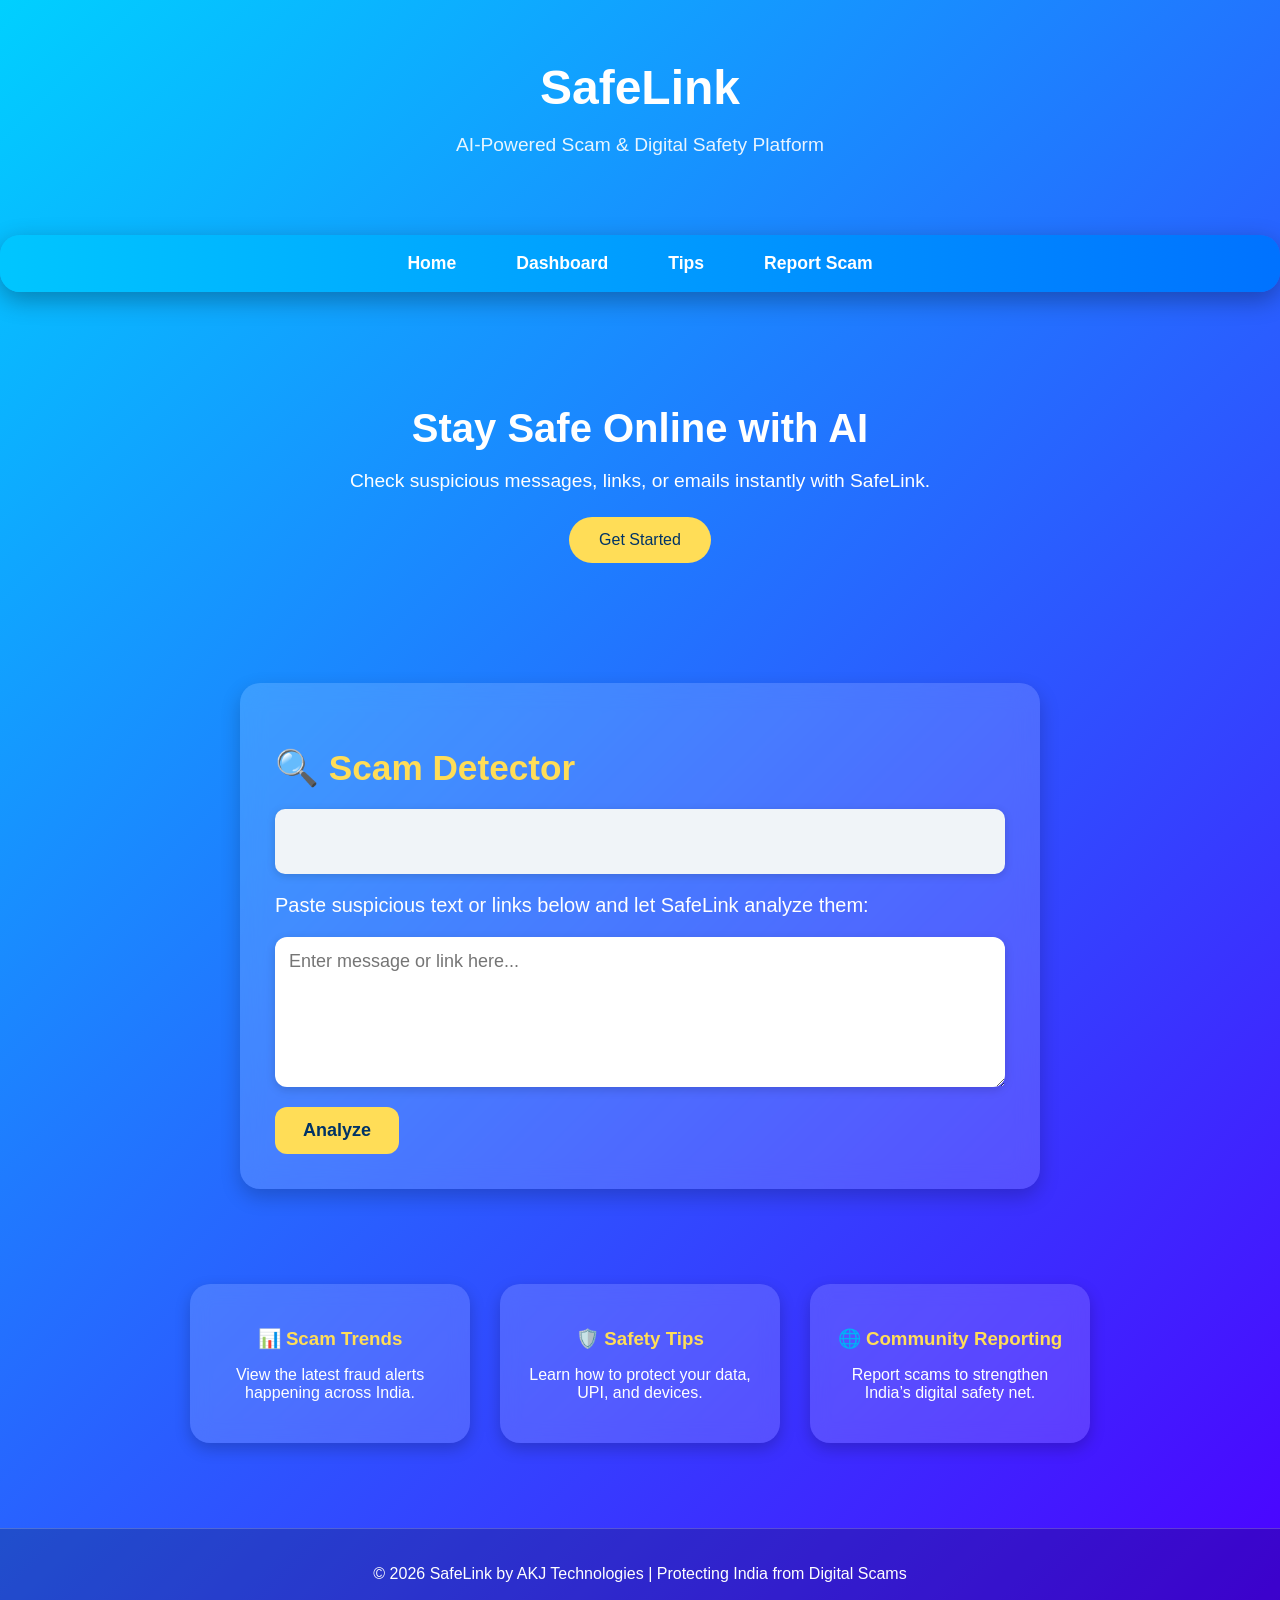
==== index.html @ f7d45d4b "Initialising SafeLink AI" ====
<!DOCTYPE html>
<html lang="en">
<head>
  <meta charset="UTF-8" />
  <meta name="viewport" content="width=device-width, initial-scale=1.0" />
  <title>SafeLink - Scam & Digital Safety Platform</title>
  <link rel="stylesheet" href="style.css" />
</head>
<body>

  <header>
    <h1>SafeLink</h1>
    <p>AI-Powered Scam & Digital Safety Platform</p>
  </header>

  <nav>
    <a href="index.html">Home</a>
    <a href="dashboard.html">Dashboard</a>
    <a href="#">Tips</a>
    <a href="#">Report Scam</a>
  </nav>

  <section class="hero">
    <h2>Stay Safe Online with AI</h2>
    <p>Check suspicious messages, links, or emails instantly with SafeLink.</p>
    <button>Get Started</button>
  </section>

  <section class="detector">
    <h1>🔍 Scam Detector</h1>
    <div id="result" class="result-box"></div>
    <p style="font-size: 20px;">Paste suspicious text or links below and let SafeLink analyze them:</p>
    <!-- ✅ Add the missing id -->
    <textarea id="scamInput" placeholder="Enter message or link here..."></textarea>
    <button id="analyzeBtn">Analyze</button>
  </section>

  <section class="features">
    <div class="feature">
      <h3>📊 Scam Trends</h3>
      <p>View the latest fraud alerts happening across India.</p>
    </div>
    <div class="feature">
      <h3>🛡️ Safety Tips</h3>
      <p>Learn how to protect your data, UPI, and devices.</p>
    </div>
    <div class="feature">
      <h3>🌐 Community Reporting</h3>
      <p>Report scams to strengthen India’s digital safety net.</p>
    </div>
  </section>

  <footer>
    <p>© 2026 SafeLink by AKJ Technologies | Protecting India from Digital Scams</p>
  </footer>

  <script>
    const analyzeBtn = document.getElementById("analyzeBtn");
const textarea = document.getElementById("scamInput");
const resultBox = document.getElementById("result");

analyzeBtn.addEventListener("click", async () => {
  const text = textarea.value.trim();
  if (!text) {
    resultBox.className = "result-box";
    resultBox.innerHTML = "<span style='color:red;'>Please paste a message or link.</span>";
    return;
  }

  try {
    const res = await fetch("http://127.0.0.1:5000/api/detect", {
      method: "POST",
      headers: { "Content-Type": "application/json" },
      body: JSON.stringify({ text })
    });

    const data = await res.json();
    const category = data.category.toLowerCase().replace(" ", "-"); 
    resultBox.className = `result-box ${category}`;
    
    // Emoji badges
    const emojiMap = {
      "safe": "🟢",
      "phishing scam": "🔴",
      "otp scam": "🔴",
      "fake job": "🔴",
      "refund scam": "🔴",
      "lottery scam": "🔴",
      "refund-scam": "🔴",
      "kyc-scam": "🔴",
    };

    resultBox.innerHTML = `
      ${emojiMap[category] || "⚠️"} 
      <strong>${data.category}</strong><br>
      Confidence: ${data.score}%
    `;
  } catch (err) {
    resultBox.className = "result-box";
    resultBox.innerHTML = `<span style="color:red;">Error: ${err.message}</span>`;
    console.error("Fetch error:", err);
  }
});
  </script>

</body>
</html>
---- style.css ----
* {
  box-sizing: border-box;
}

body {
  margin: 0;
  font-family: 'Segoe UI', Roboto, Arial, sans-serif;
  background: linear-gradient(135deg, #00d0ff, #4c00ff);
  color: #fff;
  min-height: 100vh;
  animation: fadeIn 1s ease-in;
}

@keyframes fadeIn {
  from { opacity: 0; }
  to { opacity: 1; }
}

@keyframes slideDown {
  from { transform: translateY(-100%); opacity: 0; }
  to { transform: translateY(0); opacity: 1; }
}

/* Header */
header {
  text-align: center;
  padding: 60px 20px;
}

header h1 {
  font-size: 3rem;
  margin: 0;
  font-weight: 700;
}

header p {
  font-size: 1.2rem;
  opacity: 0.9;
}

/* Navigation */
nav {
  display: flex;
  justify-content: center;
  gap: 60px;
  padding: 18px 25px;
  background: linear-gradient(90deg, #00c6ff, #0072ff);
  border-radius: 20px;
  box-shadow: 0 8px 25px rgba(0, 0, 0, 0.3);
  position: sticky;
  top: 0;
  z-index: 1000;
  animation: slideDown 0.8s ease-out;
}

nav a {
  color: #fff;
  text-decoration: none;
  font-weight: 600;
  font-size: 1.1rem;
  position: relative;
  transition: color 0.3s, transform 0.3s;
}

nav a:hover {
  color: #ffdd57;
  transform: scale(1.1);
}

nav a::after {
  content: "";
  position: absolute;
  width: 0;
  height: 3px;
  left: 0;
  bottom: -6px;
  background: #ffdd57;
  border-radius: 2px;
  transition: width 0.3s;
}

nav a:hover::after {
  width: 100%;
}

/* Hero */
.hero {
  text-align: center;
  padding: 80px 20px;
}

.hero h2 {
  font-size: 2.5rem;
  margin-bottom: 15px;
}

.hero p {
  font-size: 1.2rem;
  margin-bottom: 25px;
}

.hero button {
  background: #ffdd57;
  color: #003366;
  border: none;
  padding: 14px 30px;
  font-size: 1rem;
  border-radius: 30px;
  cursor: pointer;
  transition: transform 0.3s, background 0.3s;
}

.hero button:hover {
  background: #00eeff;
  transform: scale(1.05);
}

/* Scam Detector */
.detector {
  max-width: 800px;
  margin: 40px auto;
  padding: 35px;
  background: rgba(255, 255, 255, 0.15);
  backdrop-filter: blur(12px);
  border-radius: 20px;
  box-shadow: 0 8px 20px rgba(0, 0, 0, 0.2);
}

.detector h1 {
  margin-bottom: 15px;
  color: #ffdd57;
  font-size: 2.2rem;
}

/* Input */
.detector textarea {
  width: 100%;
  height: 150px;
  display: block;
  padding: 14px;
  margin-bottom: 20px;
  font-family: Arial, Helvetica, sans-serif;
  font-size: 18px;
  color: #111;
  background: #fff;
  border: none;
  border-radius: 12px;
  outline: none;
  resize: vertical;
  box-shadow: 0 3px 10px rgba(0, 0, 0, 0.15);
  transition: box-shadow 0.3s;
}

.detector textarea:focus {
  box-shadow: 0 0 0 3px rgba(0, 208, 255, 0.65),
              0 5px 15px rgba(0, 0, 0, 0.2);
}

/* Analyze Button */
.detector button {
  background: #ffdd57;
  color: #003366;
  border: none;
  padding: 13px 28px;
  font-size: 18px;
  font-weight: 600;
  border-radius: 12px;
  cursor: pointer;
  transition: background 0.3s, transform 0.2s, box-shadow 0.3s;
}

.detector button:hover {
  background: #00eeff;
  transform: translateY(-2px);
  box-shadow: 0 5px 15px rgba(0, 0, 0, 0.2);
}

.detector button:active {
  transform: scale(0.97);
}

/* Result Box */
.result-box {
  margin-top: 20px;
  padding: 18px 20px;
  min-height: 65px;
  display: block;
  background: #f0f4f8;
  color: #333;
  border-radius: 10px;
  font-size: 18px;
  font-weight: 500;
  box-shadow: 0 2px 8px rgba(0, 0, 0, 0.15);
  transition: all 0.3s ease;
}

/* Safe */
.result-box.safe {
  border-left: 6px solid #2ecc71;
  color: #1e8449;
  background: #f0fff5;
}

/* Scam Categories */
.result-box.phishing,
.result-box.otp-scam,
.result-box.kyc-scam,
.result-box.refund-scam,
.result-box.fake-job,
.result-box.lottery,
.result-box.lottery-scam,
.result-box.upi-scam {
  border-left: 6px solid #e74c3c;
  color: #c0392b;
  background: #fff5f5;
}

/* Uncertain */
.result-box.uncertain {
  border-left: 6px solid #f39c12;
  color: #d68910;
  background: #fffaf0;
}

/* Error */
.result-box.error {
  border-left: 6px solid #e74c3c;
  color: #c0392b;
  background: #fff5f5;
}

/* Features */
.features {
  display: flex;
  flex-wrap: wrap;
  justify-content: center;
  padding: 40px 20px;
}

.feature {
  width: 280px;
  margin: 15px;
  padding: 25px;
  text-align: center;
  background: rgba(255, 255, 255, 0.15);
  backdrop-filter: blur(10px);
  border-radius: 20px;
  box-shadow: 0 6px 16px rgba(0, 0, 0, 0.2);
  transition: transform 0.3s, box-shadow 0.3s;
}

.feature:hover {
  transform: translateY(-7px);
  box-shadow: 0 12px 25px rgba(0, 0, 0, 0.25);
}

.feature h3 {
  color: #ffdd57;
  margin-bottom: 10px;
}

/* Footer */
footer {
  text-align: center;
  padding: 20px;
  margin-top: 30px;
  background: rgba(0, 0, 0, 0.2);
  border-top: 1px solid rgba(255, 255, 255, 0.2);
}

/* Responsive */
@media (max-width: 768px) {
  header {
    padding: 40px 15px;
  }

  header h1 {
    font-size: 2.3rem;
  }

  header p {
    font-size: 1rem;
  }

  nav {
    gap: 20px;
    padding: 15px;
    flex-wrap: wrap;
  }

  nav a {
    font-size: 0.95rem;
  }

  .hero {
    padding: 50px 15px;
  }

  .hero h2 {
    font-size: 2rem;
  }

  .detector {
    margin: 25px 15px;
    padding: 25px 20px;
  }

  .detector h1 {
    font-size: 1.8rem;
  }

  .detector textarea {
    font-size: 16px;
  }

  .feature {
    width: 90%;
    max-width: 350px;
  }
}

@media (max-width: 480px) {
  nav {
    gap: 12px;
  }

  nav a {
    font-size: 0.85rem;
  }

  .detector {
    padding: 20px 15px;
  }

  .result-box {
    font-size: 16px;
  }

  .detector button {
    width: 100%;
  }
}
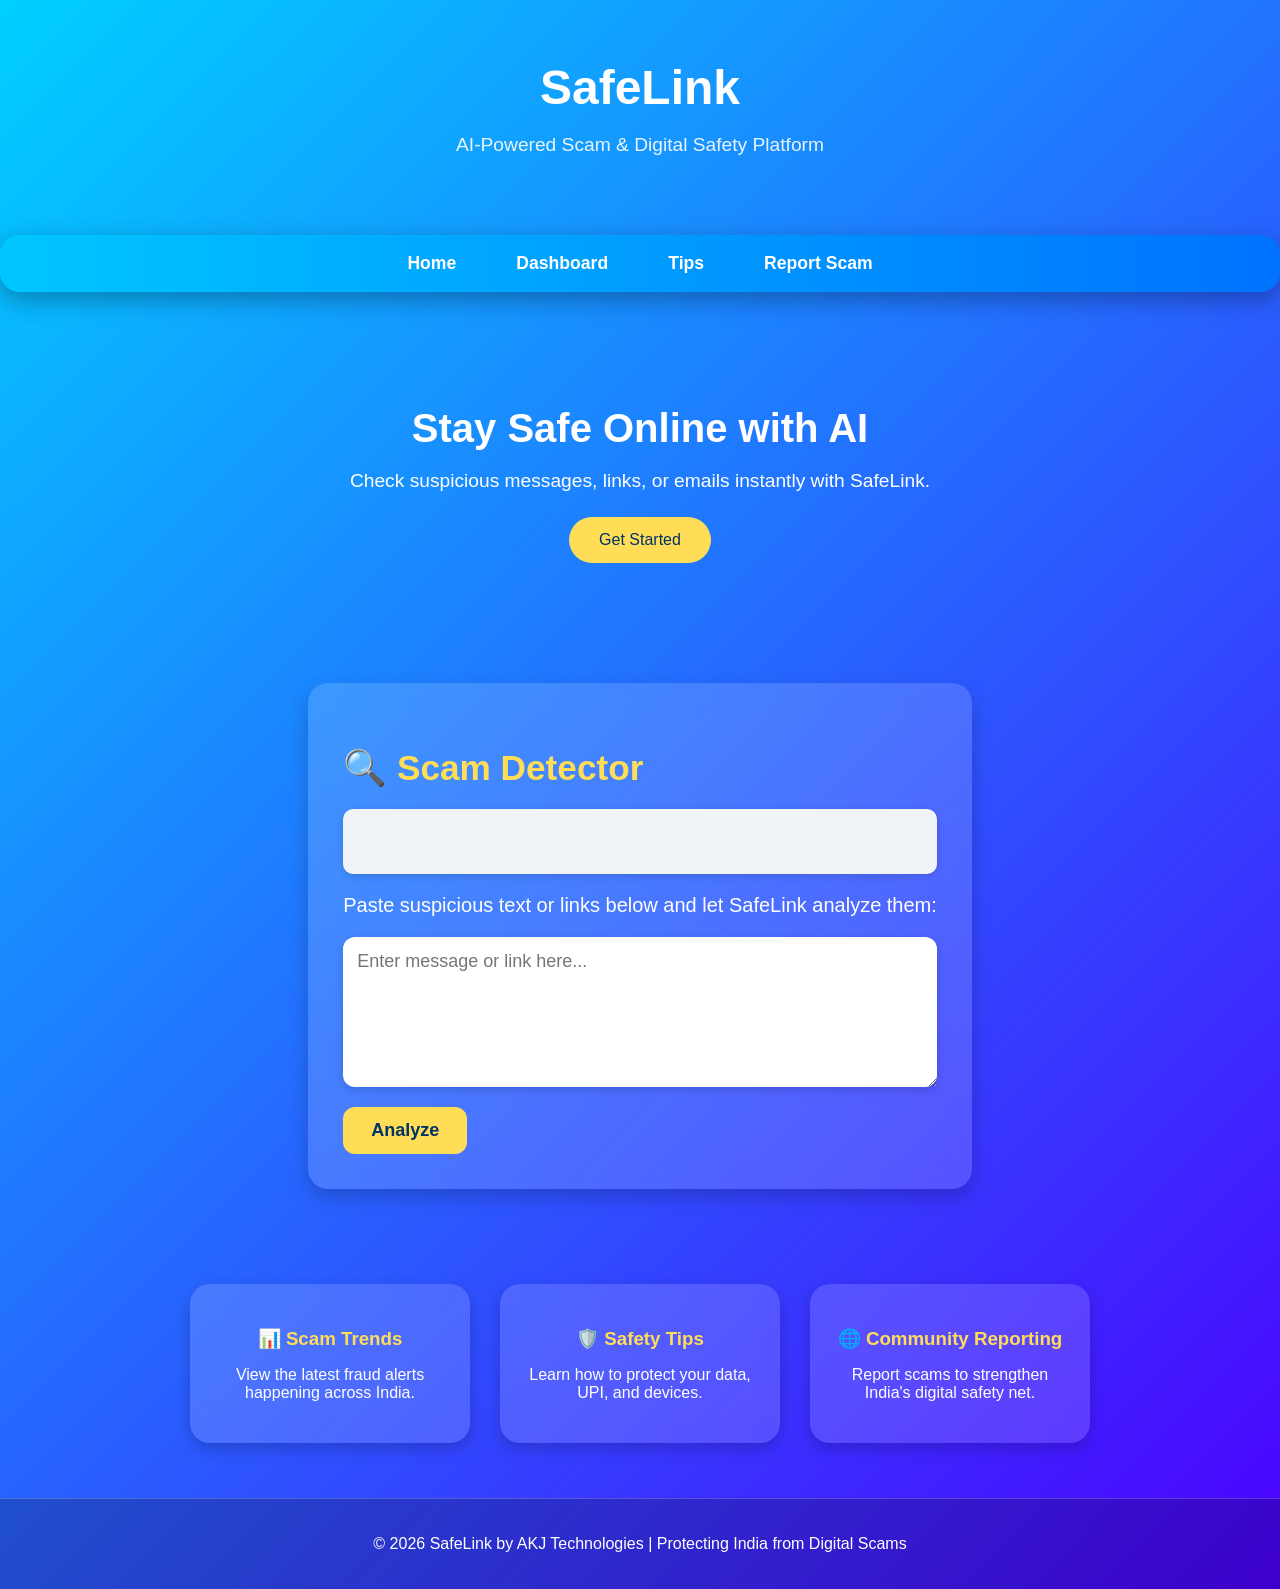
==== commit a40358a7: "Release SafeLink AI v0.2" ====
--- a/index.html
+++ b/index.html
@@ -1,11 +1,12 @@
 <!DOCTYPE html>
 <html lang="en">
 <head>
-  <meta charset="UTF-8" />
-  <meta name="viewport" content="width=device-width, initial-scale=1.0" />
+  <meta charset="UTF-8">
+  <meta name="viewport" content="width=device-width, initial-scale=1.0">
   <title>SafeLink - Scam & Digital Safety Platform</title>
-  <link rel="stylesheet" href="style.css" />
+  <link rel="stylesheet" href="style.css">
 </head>
+
 <body>
 
   <header>
@@ -16,38 +17,50 @@
   <nav>
     <a href="index.html">Home</a>
     <a href="dashboard.html">Dashboard</a>
-    <a href="#">Tips</a>
-    <a href="#">Report Scam</a>
+    <a href="tips.html">Tips</a>
+    <a href="report.html">Report Scam</a>
   </nav>
 
   <section class="hero">
     <h2>Stay Safe Online with AI</h2>
     <p>Check suspicious messages, links, or emails instantly with SafeLink.</p>
-    <button>Get Started</button>
+    <button id="getStartedBtn">Get Started</button>
   </section>
 
-  <section class="detector">
+  <section class="detector" id="detector">
     <h1>🔍 Scam Detector</h1>
+
     <div id="result" class="result-box"></div>
-    <p style="font-size: 20px;">Paste suspicious text or links below and let SafeLink analyze them:</p>
-    <!-- ✅ Add the missing id -->
-    <textarea id="scamInput" placeholder="Enter message or link here..."></textarea>
+
+    <p style="font-size: 20px;">
+      Paste suspicious text or links below and let SafeLink analyze them:
+    </p>
+
+    <textarea
+      id="scamInput"
+      placeholder="Enter message or link here..."
+    ></textarea>
+
     <button id="analyzeBtn">Analyze</button>
   </section>
 
   <section class="features">
+
     <div class="feature">
       <h3>📊 Scam Trends</h3>
       <p>View the latest fraud alerts happening across India.</p>
     </div>
+
     <div class="feature">
       <h3>🛡️ Safety Tips</h3>
       <p>Learn how to protect your data, UPI, and devices.</p>
     </div>
+
     <div class="feature">
       <h3>🌐 Community Reporting</h3>
-      <p>Report scams to strengthen India’s digital safety net.</p>
+      <p>Report scams to strengthen India's digital safety net.</p>
     </div>
+
   </section>
 
   <footer>
@@ -55,52 +68,155 @@
   </footer>
 
   <script>
+
     const analyzeBtn = document.getElementById("analyzeBtn");
-const textarea = document.getElementById("scamInput");
-const resultBox = document.getElementById("result");
-
-analyzeBtn.addEventListener("click", async () => {
-  const text = textarea.value.trim();
-  if (!text) {
-    resultBox.className = "result-box";
-    resultBox.innerHTML = "<span style='color:red;'>Please paste a message or link.</span>";
-    return;
-  }
-
-  try {
-    const res = await fetch("http://127.0.0.1:5000/api/detect", {
-      method: "POST",
-      headers: { "Content-Type": "application/json" },
-      body: JSON.stringify({ text })
+    const textarea = document.getElementById("scamInput");
+    const resultBox = document.getElementById("result");
+    const getStartedBtn = document.getElementById("getStartedBtn");
+
+
+    // =========================
+    // GET STARTED BUTTON
+    // =========================
+
+    getStartedBtn.addEventListener("click", () => {
+      document.getElementById("detector").scrollIntoView({
+        behavior: "smooth"
+      });
+
+      textarea.focus();
     });
 
-    const data = await res.json();
-    const category = data.category.toLowerCase().replace(" ", "-"); 
-    resultBox.className = `result-box ${category}`;
-    
-    // Emoji badges
-    const emojiMap = {
-      "safe": "🟢",
-      "phishing scam": "🔴",
-      "otp scam": "🔴",
-      "fake job": "🔴",
-      "refund scam": "🔴",
-      "lottery scam": "🔴",
-      "refund-scam": "🔴",
-      "kyc-scam": "🔴",
-    };
-
-    resultBox.innerHTML = `
-      ${emojiMap[category] || "⚠️"} 
-      <strong>${data.category}</strong><br>
-      Confidence: ${data.score}%
-    `;
-  } catch (err) {
-    resultBox.className = "result-box";
-    resultBox.innerHTML = `<span style="color:red;">Error: ${err.message}</span>`;
-    console.error("Fetch error:", err);
-  }
-});
+
+    // =========================
+    // SCAM DETECTOR
+    // =========================
+
+    analyzeBtn.addEventListener("click", async () => {
+
+      const text = textarea.value.trim();
+
+      if (!text) {
+        resultBox.className = "result-box";
+        resultBox.innerHTML =
+          "<span style='color:red;'>Please paste a message or link.</span>";
+        return;
+      }
+
+      // Loading state
+      analyzeBtn.disabled = true;
+      analyzeBtn.textContent = "Analyzing...";
+
+      resultBox.className = "result-box";
+      resultBox.innerHTML = "🔎 SafeLink AI is analyzing...";
+
+
+      try {
+
+        const res = await fetch("http://127.0.0.1:5000/api/detect", {
+          method: "POST",
+          headers: {
+            "Content-Type": "application/json"
+          },
+          body: JSON.stringify({
+            text: text
+          })
+        });
+
+
+        if (!res.ok) {
+          throw new Error(`Server returned ${res.status}`);
+        }
+
+
+        const data = await res.json();
+
+        const category = data.category
+          .toLowerCase()
+          .replace(/\s+/g, "-");
+
+
+        // =========================
+        // SAVE SCAN TO DASHBOARD
+        // =========================
+
+        const scan = {
+          text: text,
+          category: data.category,
+          score: data.score,
+          timestamp: new Date().toISOString()
+        };
+
+
+        const scans = JSON.parse(
+          localStorage.getItem("safelinkScans") || "[]"
+        );
+
+
+        scans.unshift(scan);
+
+
+        // Keep maximum 100 scans
+        localStorage.setItem(
+          "safelinkScans",
+          JSON.stringify(scans.slice(0, 100))
+        );
+
+
+        // =========================
+        // EMOJI BADGES
+        // =========================
+
+        const emojiMap = {
+          "safe": "🟢",
+          "phishing": "🔴",
+          "otp-scam": "🔴",
+          "fake-job": "🔴",
+          "refund-scam": "🔴",
+          "lottery-scam": "🔴",
+          "kyc-scam": "🔴",
+          "upi-scam": "🔴",
+          "uncertain": "⚠️"
+        };
+
+
+        const emoji = emojiMap[category] || "⚠️";
+
+
+        // =========================
+        // DISPLAY RESULT
+        // =========================
+
+        resultBox.className = `result-box ${category}`;
+
+        resultBox.innerHTML = `
+          ${emoji}
+          <strong>${data.category}</strong><br>
+          Confidence: ${data.score}%
+        `;
+
+
+      } catch (err) {
+
+        resultBox.className = "result-box";
+
+        resultBox.innerHTML = `
+          <span style="color:red;">
+            Error: ${err.message}
+          </span>
+        `;
+
+        console.error("SafeLink API Error:", err);
+
+      } finally {
+
+        analyzeBtn.disabled = false;
+        analyzeBtn.textContent = "Analyze";
+
+      }
+
+    });
+
   </script>
 
 </body>
--- a/style.css
+++ b/style.css
@@ -4,10 +4,12 @@
 
 body {
   margin: 0;
-  font-family: 'Segoe UI', Roboto, Arial, sans-serif;
+  min-height: 100vh;
+  display: flex;
+  flex-direction: column;
+  font-family: 'Segoe UI', Roboto, sans-serif;
   background: linear-gradient(135deg, #00d0ff, #4c00ff);
   color: #fff;
-  min-height: 100vh;
   animation: fadeIn 1s ease-in;
 }
 
@@ -261,9 +263,11 @@
 
 /* Footer */
 footer {
+  margin-top: auto;
+  width: 100%;
+  box-sizing: border-box;
   text-align: center;
   padding: 20px;
-  margin-top: 30px;
   background: rgba(0, 0, 0, 0.2);
   border-top: 1px solid rgba(255, 255, 255, 0.2);
 }
